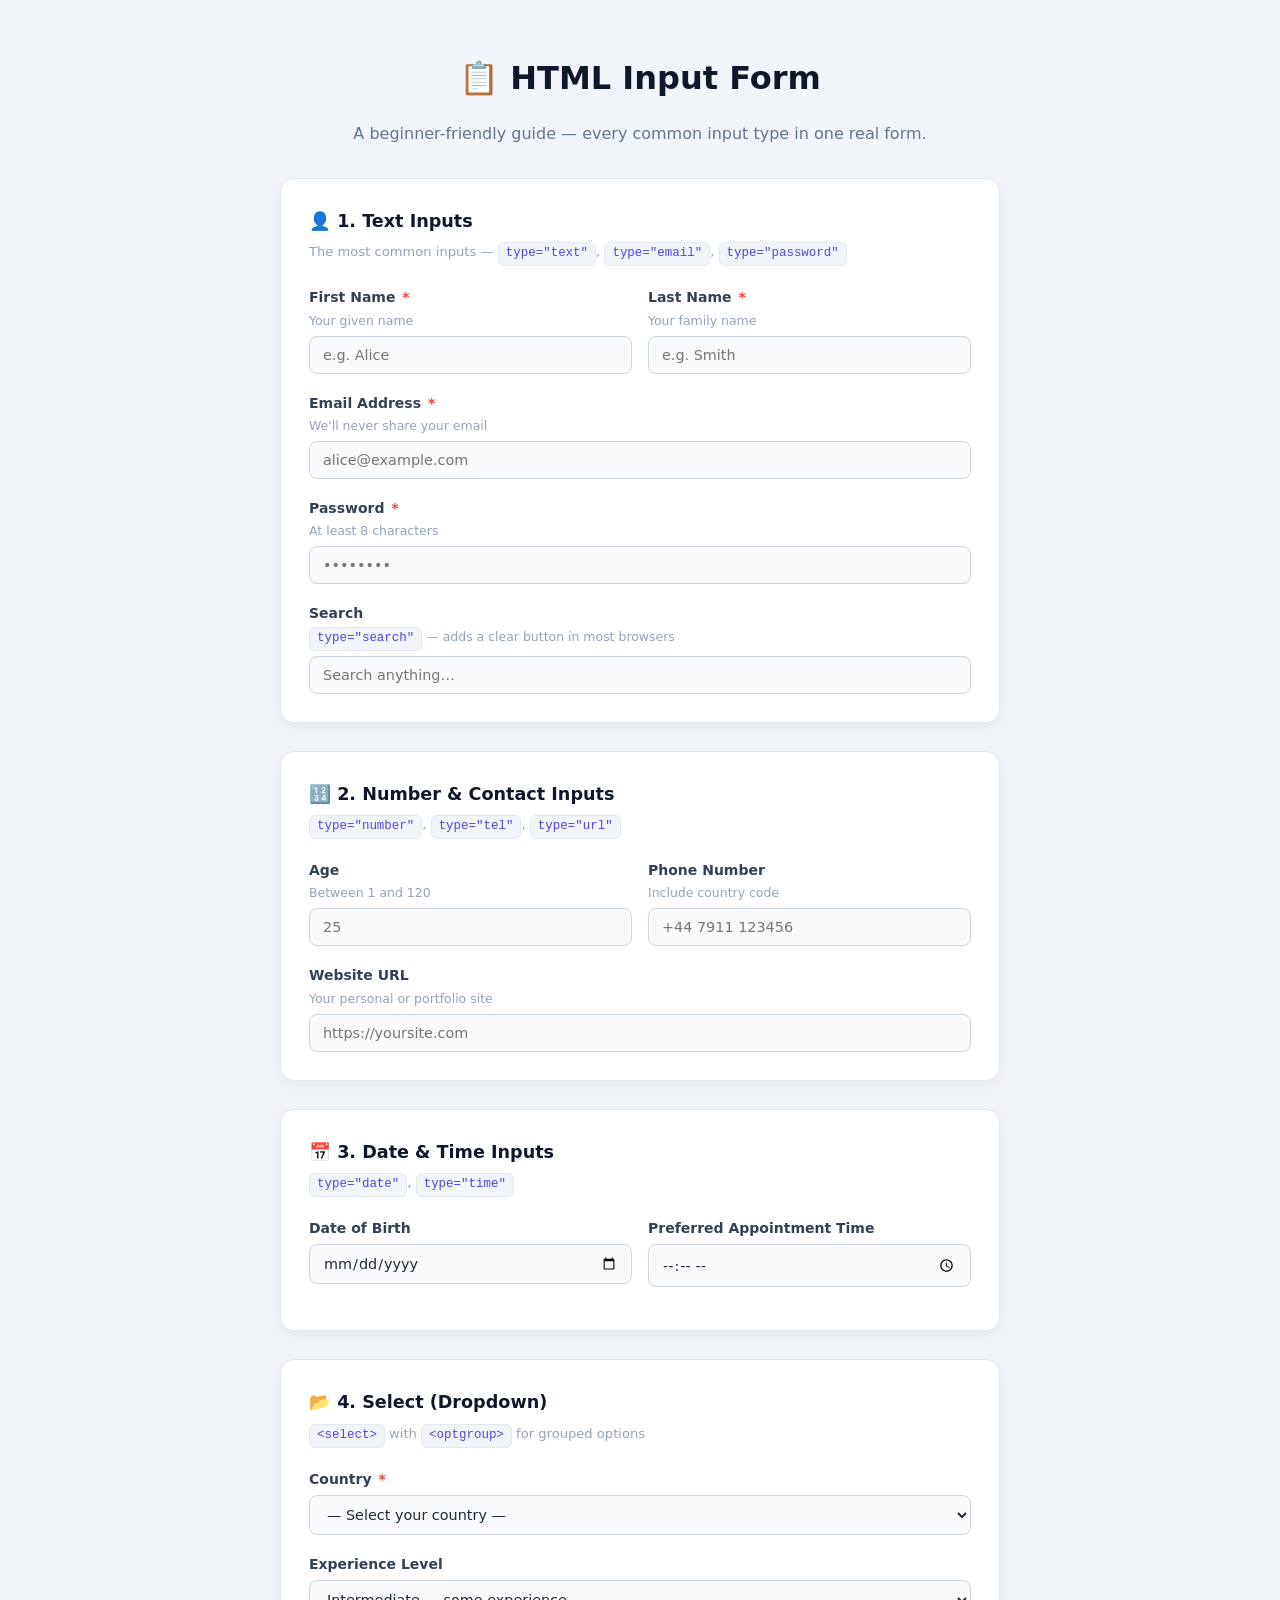
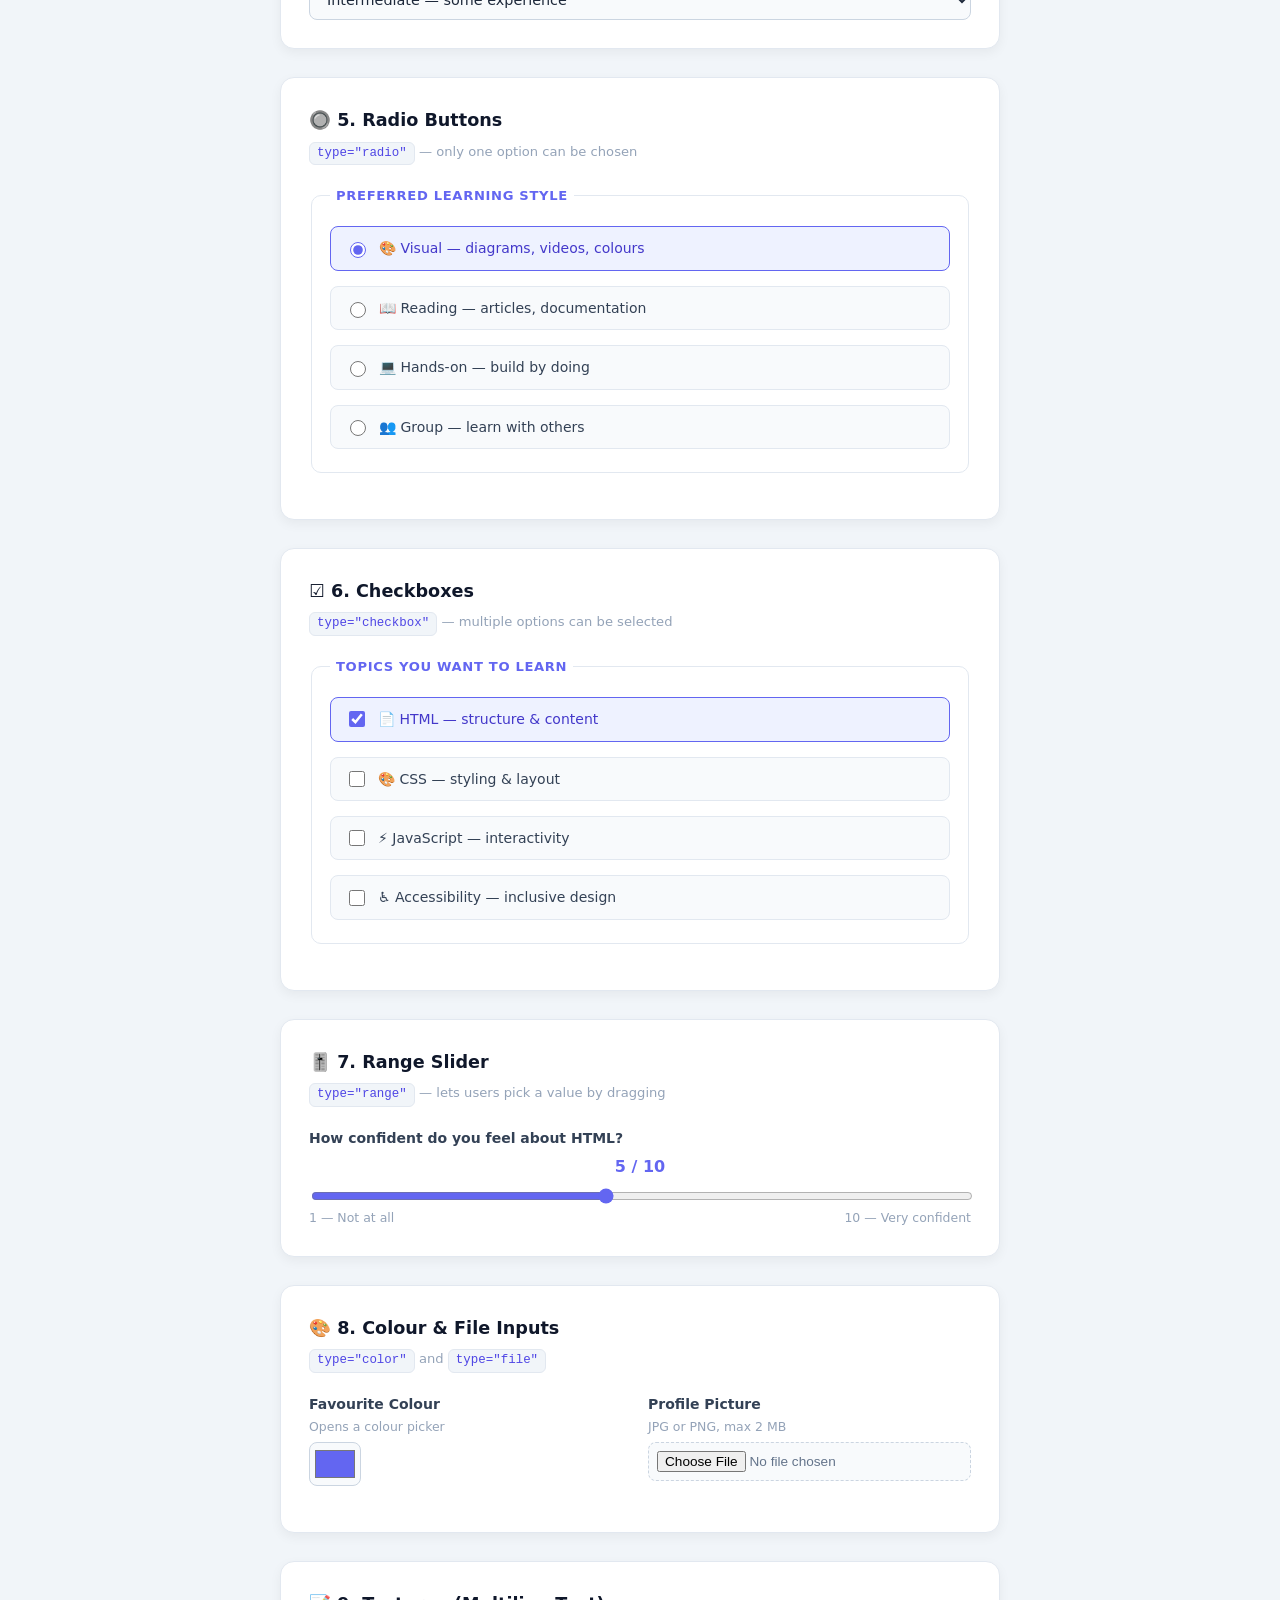
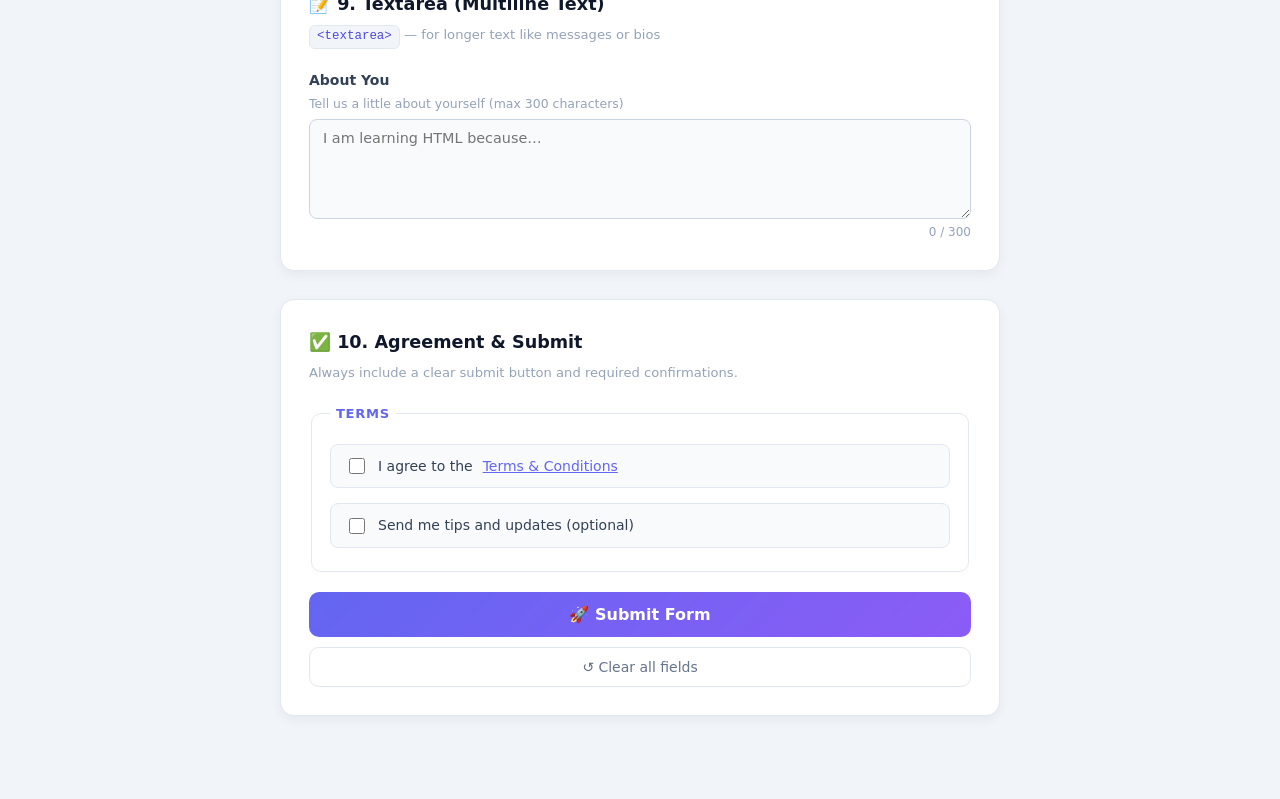
==== index1.html @ eceb847f "initial commit" ====
<!doctype html>
<html lang="en">
  <head>
    <meta charset="UTF-8" />
    <meta name="viewport" content="width=device-width, initial-scale=1.0" />
    <title>HTML Forms for Beginners</title>
    <style>
      /* ── Page base ── */
      body {
        font-family:
          system-ui,
          -apple-system,
          "Segoe UI",
          Arial,
          sans-serif;
        background: #f1f5f9;
        color: #1e293b;
        margin: 0;
        padding: 32px 16px 64px;
        line-height: 1.6;
      }

      /* ── Wrapper ── */
      .page-wrap {
        max-width: 720px;
        margin: 0 auto;
      }

      /* ── Page heading ── */
      .page-title {
        text-align: center;
        margin-bottom: 32px;
      }
      .page-title h1 {
        font-size: 2rem;
        color: #0f172a;
        margin-bottom: 6px;
      }
      .page-title p {
        color: #64748b;
        font-size: 1rem;
      }

      /* ── Section cards ── */
      .card {
        background: #ffffff;
        border: 1px solid #e2e8f0;
        border-radius: 14px;
        padding: 28px;
        margin-bottom: 28px;
        box-shadow: 0 4px 12px rgba(0, 0, 0, 0.05);
      }
      .card h2 {
        font-size: 1.1rem;
        color: #0f172a;
        margin: 0 0 6px;
        display: flex;
        align-items: center;
        gap: 8px;
      }
      .card .subtitle {
        font-size: 0.82rem;
        color: #94a3b8;
        margin-bottom: 20px;
        display: block;
      }

      /* ── Labels ── */
      label {
        display: block;
        font-size: 0.875rem;
        font-weight: 600;
        color: #334155;
        margin-bottom: 5px;
      }
      .hint {
        display: block;
        font-size: 0.78rem;
        font-weight: 400;
        color: #94a3b8;
        margin-top: 2px;
      }

      /* ── Inputs ── */
      input[type="text"],
      input[type="email"],
      input[type="password"],
      input[type="number"],
      input[type="tel"],
      input[type="url"],
      input[type="date"],
      input[type="time"],
      input[type="search"],
      select,
      textarea {
        display: block;
        width: 100%;
        padding: 10px 13px;
        border: 1.5px solid #cbd5e1;
        border-radius: 8px;
        font-family: inherit;
        font-size: 0.9rem;
        color: #1e293b;
        background: #f8fafc;
        outline: none;
        transition:
          border-color 0.2s,
          box-shadow 0.2s;
        box-sizing: border-box;
      }
      input:focus,
      select:focus,
      textarea:focus {
        border-color: #6366f1;
        box-shadow: 0 0 0 3px rgba(99, 102, 241, 0.15);
        background: #fff;
      }
      textarea {
        resize: vertical;
        min-height: 100px;
      }

      /* ── Field group spacing ── */
      .field {
        margin-bottom: 18px;
      }
      .field:last-of-type {
        margin-bottom: 0;
      }

      /* ── Two-column row ── */
      .two-col {
        display: grid;
        grid-template-columns: 1fr 1fr;
        gap: 16px;
      }
      @media (max-width: 520px) {
        .two-col {
          grid-template-columns: 1fr;
        }
      }

      /* ── Radio & Checkbox groups ── */
      .options {
        display: flex;
        flex-direction: column;
        gap: 10px;
        margin-top: 4px;
      }
      .option-item {
        display: flex;
        align-items: center;
        gap: 10px;
        background: #f8fafc;
        border: 1.5px solid #e2e8f0;
        border-radius: 8px;
        padding: 10px 14px;
        cursor: pointer;
        transition:
          border-color 0.2s,
          background 0.2s;
        font-size: 0.875rem;
        color: #334155;
        font-weight: 500;
      }
      .option-item:has(input:checked) {
        border-color: #6366f1;
        background: #eef2ff;
        color: #4338ca;
      }
      .option-item input {
        accent-color: #6366f1;
        width: 16px;
        height: 16px;
        flex-shrink: 0;
        cursor: pointer;
      }

      /* ── Range slider ── */
      input[type="range"] {
        display: block;
        width: 100%;
        accent-color: #6366f1;
        cursor: pointer;
        height: auto;
        padding: 0;
        border: none;
        background: none;
        box-shadow: none;
      }
      .range-row {
        display: flex;
        justify-content: space-between;
        font-size: 0.78rem;
        color: #94a3b8;
        margin-top: 4px;
      }
      .range-val {
        text-align: center;
        font-weight: 700;
        color: #6366f1;
        font-size: 1rem;
        margin: 4px 0 8px;
      }

      /* ── Color picker ── */
      input[type="color"] {
        width: 52px;
        height: 44px;
        padding: 3px;
        border-radius: 8px;
        border: 1.5px solid #cbd5e1;
        background: #f8fafc;
        cursor: pointer;
        display: block;
      }

      /* ── File input ── */
      input[type="file"] {
        display: block;
        width: 100%;
        padding: 8px;
        border: 1.5px dashed #cbd5e1;
        border-radius: 8px;
        background: #f8fafc;
        font-size: 0.85rem;
        cursor: pointer;
        color: #64748b;
        box-sizing: border-box;
      }
      input[type="file"]:hover {
        border-color: #6366f1;
      }

      /* ── Select ── */
      select {
        cursor: pointer;
      }

      /* ── Character counter ── */
      .char-count {
        text-align: right;
        font-size: 0.75rem;
        color: #94a3b8;
        margin-top: 4px;
      }

      /* ── Submit button ── */
      .submit-btn {
        display: block;
        width: 100%;
        padding: 13px;
        background: linear-gradient(135deg, #6366f1, #8b5cf6);
        color: #fff;
        font-size: 1rem;
        font-weight: 700;
        font-family: inherit;
        border: none;
        border-radius: 10px;
        cursor: pointer;
        transition:
          opacity 0.2s,
          transform 0.1s;
        margin-top: 8px;
      }
      .submit-btn:hover {
        opacity: 0.88;
      }
      .submit-btn:active {
        transform: scale(0.98);
      }

      /* ── Reset button ── */
      .reset-btn {
        display: block;
        width: 100%;
        padding: 11px;
        background: none;
        color: #64748b;
        font-size: 0.875rem;
        font-family: inherit;
        border: 1.5px solid #e2e8f0;
        border-radius: 10px;
        cursor: pointer;
        margin-top: 10px;
        transition:
          border-color 0.2s,
          color 0.2s;
      }
      .reset-btn:hover {
        border-color: #94a3b8;
        color: #334155;
      }

      /* ── Success banner ── */
      .success-banner {
        display: none;
        background: #dcfce7;
        border: 1px solid #86efac;
        border-radius: 10px;
        padding: 16px 20px;
        color: #166534;
        font-weight: 600;
        font-size: 0.9rem;
        margin-bottom: 24px;
        text-align: center;
      }

      /* ── Code tip pill ── */
      .code-tip {
        display: inline-block;
        background: #f1f5f9;
        border: 1px solid #e2e8f0;
        border-radius: 6px;
        font-family: "Cascadia Code", "Fira Code", Consolas, monospace;
        font-size: 0.78rem;
        color: #4f46e5;
        padding: 1px 7px;
      }

      /* ── Required asterisk ── */
      .req {
        color: #ef4444;
        margin-left: 2px;
      }

      /* ── Legend for fieldset ── */
      fieldset {
        border: 1.5px solid #e2e8f0;
        border-radius: 10px;
        padding: 16px 18px 18px;
        margin-bottom: 18px;
      }
      legend {
        font-size: 0.82rem;
        font-weight: 700;
        color: #6366f1;
        padding: 0 6px;
        text-transform: uppercase;
        letter-spacing: 0.05em;
      }
    </style>
  </head>

  <body>
    <div class="page-wrap">
      <!-- Page heading -->
      <div class="page-title">
        <h1>📋 HTML Input Form</h1>
        <p>
          A beginner-friendly guide — every common input type in one real form.
        </p>
      </div>

      <!-- Success message (shown after submit) -->
      <div class="success-banner" id="success-msg" role="alert">
        ✅ Form submitted successfully! (This is a demo — no data was sent.)
      </div>

      <!-- ══════════════════════════════════════
           THE FORM
      ══════════════════════════════════════ -->
      <form id="demo-form" action="#" method="post" novalidate>
        <!-- ── 1. Text Inputs ── -->
        <div class="card">
          <h2>👤 1. Text Inputs</h2>
          <span class="subtitle">
            The most common inputs — <span class="code-tip">type="text"</span>,
            <span class="code-tip">type="email"</span>,
            <span class="code-tip">type="password"</span>
          </span>

          <div class="two-col">
            <div class="field">
              <label for="first-name">
                First Name <span class="req">*</span>
                <span class="hint">Your given name</span>
              </label>
              <input
                type="text"
                id="first-name"
                name="first_name"
                placeholder="e.g. Alice"
                autocomplete="given-name"
                required
              />
            </div>
            <div class="field">
              <label for="last-name">
                Last Name <span class="req">*</span>
                <span class="hint">Your family name</span>
              </label>
              <input
                type="text"
                id="last-name"
                name="last_name"
                placeholder="e.g. Smith"
                autocomplete="family-name"
                required
              />
            </div>
          </div>

          <div class="field">
            <label for="email">
              Email Address <span class="req">*</span>
              <span class="hint">We'll never share your email</span>
            </label>
            <input
              type="email"
              id="email"
              name="email"
              placeholder="alice@example.com"
              autocomplete="email"
              required
            />
          </div>

          <div class="field">
            <label for="password">
              Password <span class="req">*</span>
              <span class="hint">At least 8 characters</span>
            </label>
            <input
              type="password"
              id="password"
              name="password"
              placeholder="••••••••"
              minlength="8"
              autocomplete="new-password"
              required
            />
          </div>

          <div class="field">
            <label for="search-input">
              Search
              <span class="hint"
                ><span class="code-tip">type="search"</span> — adds a clear
                button in most browsers</span
              >
            </label>
            <input
              type="search"
              id="search-input"
              name="search"
              placeholder="Search anything…"
            />
          </div>
        </div>

        <!-- ── 2. Number & Contact ── -->
        <div class="card">
          <h2>🔢 2. Number &amp; Contact Inputs</h2>
          <span class="subtitle">
            <span class="code-tip">type="number"</span>,
            <span class="code-tip">type="tel"</span>,
            <span class="code-tip">type="url"</span>
          </span>

          <div class="two-col">
            <div class="field">
              <label for="age">
                Age
                <span class="hint">Between 1 and 120</span>
              </label>
              <input
                type="number"
                id="age"
                name="age"
                placeholder="25"
                min="1"
                max="120"
              />
            </div>
            <div class="field">
              <label for="phone">
                Phone Number
                <span class="hint">Include country code</span>
              </label>
              <input
                type="tel"
                id="phone"
                name="phone"
                placeholder="+44 7911 123456"
                autocomplete="tel"
              />
            </div>
          </div>

          <div class="field">
            <label for="website">
              Website URL
              <span class="hint">Your personal or portfolio site</span>
            </label>
            <input
              type="url"
              id="website"
              name="website"
              placeholder="https://yoursite.com"
              autocomplete="url"
            />
          </div>
        </div>

        <!-- ── 3. Date & Time ── -->
        <div class="card">
          <h2>📅 3. Date &amp; Time Inputs</h2>
          <span class="subtitle">
            <span class="code-tip">type="date"</span>,
            <span class="code-tip">type="time"</span>
          </span>

          <div class="two-col">
            <div class="field">
              <label for="dob"> Date of Birth </label>
              <input type="date" id="dob" name="dob" max="2025-12-31" />
            </div>
            <div class="field">
              <label for="appt-time"> Preferred Appointment Time </label>
              <input
                type="time"
                id="appt-time"
                name="appt_time"
                min="08:00"
                max="18:00"
              />
            </div>
          </div>
        </div>

        <!-- ── 4. Select / Dropdown ── -->
        <div class="card">
          <h2>📂 4. Select (Dropdown)</h2>
          <span class="subtitle">
            <span class="code-tip">&lt;select&gt;</span> with
            <span class="code-tip">&lt;optgroup&gt;</span> for grouped options
          </span>

          <div class="field">
            <label for="country"> Country <span class="req">*</span> </label>
            <select id="country" name="country" required>
              <option value="" disabled selected>
                — Select your country —
              </option>
              <optgroup label="Europe">
                <option value="gb">United Kingdom</option>
                <option value="de">Germany</option>
                <option value="fr">France</option>
              </optgroup>
              <optgroup label="Americas">
                <option value="us">United States</option>
                <option value="ca">Canada</option>
              </optgroup>
              <optgroup label="Asia-Pacific">
                <option value="au">Australia</option>
                <option value="jp">Japan</option>
              </optgroup>
            </select>
          </div>

          <div class="field">
            <label for="experience"> Experience Level </label>
            <select id="experience" name="experience">
              <option value="beginner">Beginner — just starting out</option>
              <option value="intermediate" selected>
                Intermediate — some experience
              </option>
              <option value="advanced">Advanced — confident coder</option>
            </select>
          </div>
        </div>

        <!-- ── 5. Radio Buttons ── -->
        <div class="card">
          <h2>🔘 5. Radio Buttons</h2>
          <span class="subtitle">
            <span class="code-tip">type="radio"</span> — only one option can be
            chosen
          </span>

          <fieldset>
            <legend>Preferred Learning Style</legend>
            <div class="options">
              <label class="option-item">
                <input type="radio" name="learning" value="visual" checked />
                🎨 Visual — diagrams, videos, colours
              </label>
              <label class="option-item">
                <input type="radio" name="learning" value="reading" />
                📖 Reading — articles, documentation
              </label>
              <label class="option-item">
                <input type="radio" name="learning" value="hands-on" />
                💻 Hands-on — build by doing
              </label>
              <label class="option-item">
                <input type="radio" name="learning" value="group" />
                👥 Group — learn with others
              </label>
            </div>
          </fieldset>
        </div>

        <!-- ── 6. Checkboxes ── -->
        <div class="card">
          <h2>☑️ 6. Checkboxes</h2>
          <span class="subtitle">
            <span class="code-tip">type="checkbox"</span> — multiple options can
            be selected
          </span>

          <fieldset>
            <legend>Topics You Want to Learn</legend>
            <div class="options">
              <label class="option-item">
                <input type="checkbox" name="topics" value="html" checked />
                📄 HTML — structure &amp; content
              </label>
              <label class="option-item">
                <input type="checkbox" name="topics" value="css" />
                🎨 CSS — styling &amp; layout
              </label>
              <label class="option-item">
                <input type="checkbox" name="topics" value="js" />
                ⚡ JavaScript — interactivity
              </label>
              <label class="option-item">
                <input type="checkbox" name="topics" value="a11y" />
                ♿ Accessibility — inclusive design
              </label>
            </div>
          </fieldset>
        </div>

        <!-- ── 7. Range Slider ── -->
        <div class="card">
          <h2>🎚️ 7. Range Slider</h2>
          <span class="subtitle">
            <span class="code-tip">type="range"</span> — lets users pick a value
            by dragging
          </span>

          <div class="field">
            <label for="confidence"
              >How confident do you feel about HTML?</label
            >
            <div class="range-val" id="conf-val" aria-live="polite">5 / 10</div>
            <input
              type="range"
              id="confidence"
              name="confidence"
              min="1"
              max="10"
              value="5"
              oninput="
                document.getElementById('conf-val').textContent =
                  this.value + ' / 10'
              "
            />
            <div class="range-row">
              <span>1 — Not at all</span>
              <span>10 — Very confident</span>
            </div>
          </div>
        </div>

        <!-- ── 8. Colour & File ── -->
        <div class="card">
          <h2>🎨 8. Colour &amp; File Inputs</h2>
          <span class="subtitle">
            <span class="code-tip">type="color"</span> and
            <span class="code-tip">type="file"</span>
          </span>

          <div class="two-col">
            <div class="field">
              <label for="fav-colour">
                Favourite Colour
                <span class="hint">Opens a colour picker</span>
              </label>
              <input
                type="color"
                id="fav-colour"
                name="fav_colour"
                value="#6366f1"
              />
            </div>
            <div class="field">
              <label for="avatar">
                Profile Picture
                <span class="hint">JPG or PNG, max 2 MB</span>
              </label>
              <input
                type="file"
                id="avatar"
                name="avatar"
                accept="image/jpeg,image/png"
              />
            </div>
          </div>
        </div>

        <!-- ── 9. Textarea ── -->
        <div class="card">
          <h2>📝 9. Textarea (Multiline Text)</h2>
          <span class="subtitle">
            <span class="code-tip">&lt;textarea&gt;</span> — for longer text
            like messages or bios
          </span>

          <div class="field">
            <label for="bio">
              About You
              <span class="hint"
                >Tell us a little about yourself (max 300 characters)</span
              >
            </label>
            <textarea
              id="bio"
              name="bio"
              placeholder="I am learning HTML because…"
              maxlength="300"
              oninput="
                document.getElementById('bio-count').textContent =
                  this.value.length + ' / 300'
              "
            ></textarea>
            <div class="char-count" id="bio-count" aria-live="polite">
              0 / 300
            </div>
          </div>
        </div>

        <!-- ── 10. Agree & Submit ── -->
        <div class="card">
          <h2>✅ 10. Agreement &amp; Submit</h2>
          <span class="subtitle"
            >Always include a clear submit button and required
            confirmations.</span
          >

          <fieldset style="margin-bottom: 20px">
            <legend>Terms</legend>
            <div class="options">
              <label class="option-item">
                <input type="checkbox" name="terms" id="terms" required />
                I agree to the
                <a href="#" style="color: #6366f1">Terms &amp; Conditions</a>
              </label>
              <label class="option-item">
                <input type="checkbox" name="newsletter" />
                Send me tips and updates (optional)
              </label>
            </div>
          </fieldset>

          <!-- Hidden input example -->
          <input type="hidden" name="form_version" value="1.0" />

          <button type="submit" class="submit-btn">🚀 Submit Form</button>
          <button type="reset" class="reset-btn">↺ Clear all fields</button>
        </div>
      </form>
    </div>
    <!-- /.page-wrap -->

    <script>
      // Show success banner on submit
      document
        .getElementById("demo-form")
        .addEventListener("submit", function (e) {
          e.preventDefault();
          const banner = document.getElementById("success-msg");
          banner.style.display = "block";
          window.scrollTo({ top: 0, behavior: "smooth" });
        });

      // Hide banner when form is reset
      document
        .getElementById("demo-form")
        .addEventListener("reset", function () {
          document.getElementById("success-msg").style.display = "none";
          document.getElementById("conf-val").textContent = "5 / 10";
          document.getElementById("bio-count").textContent = "0 / 300";
        });
    </script>
  </body>
</html>
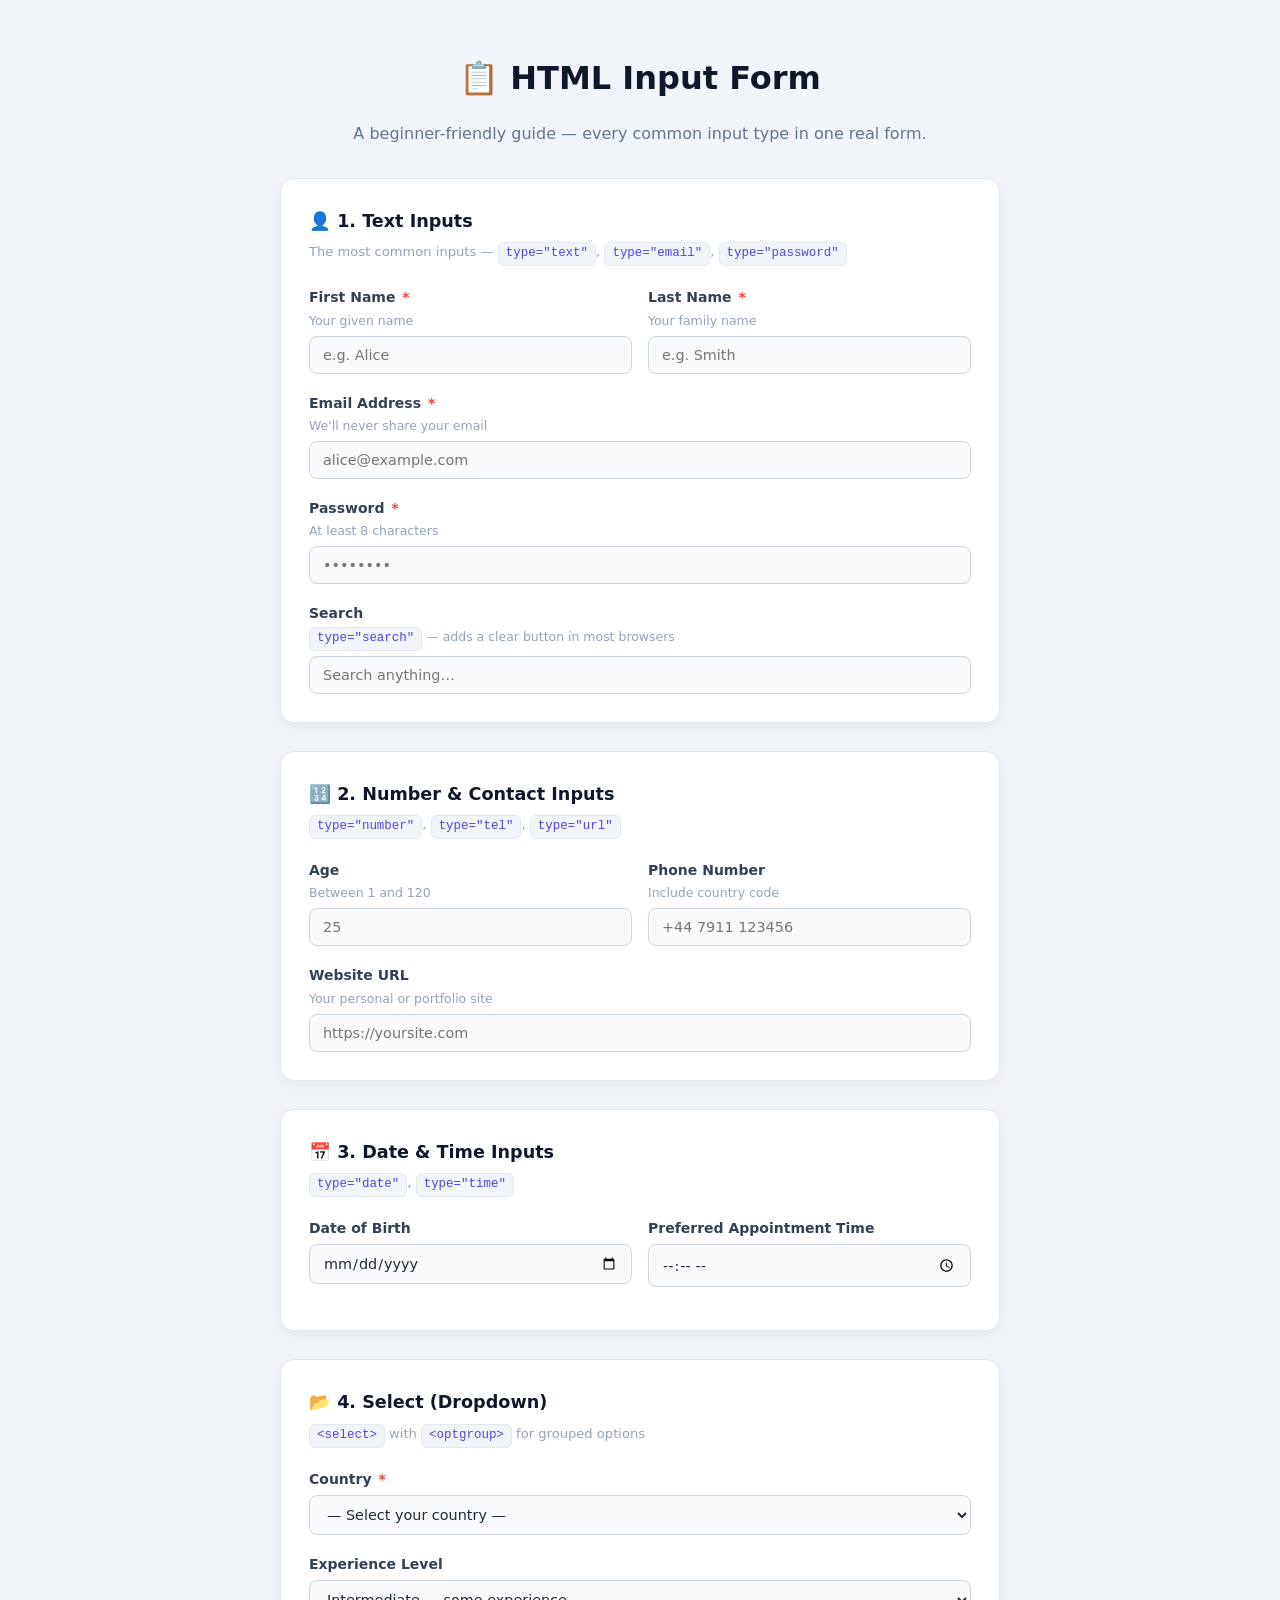
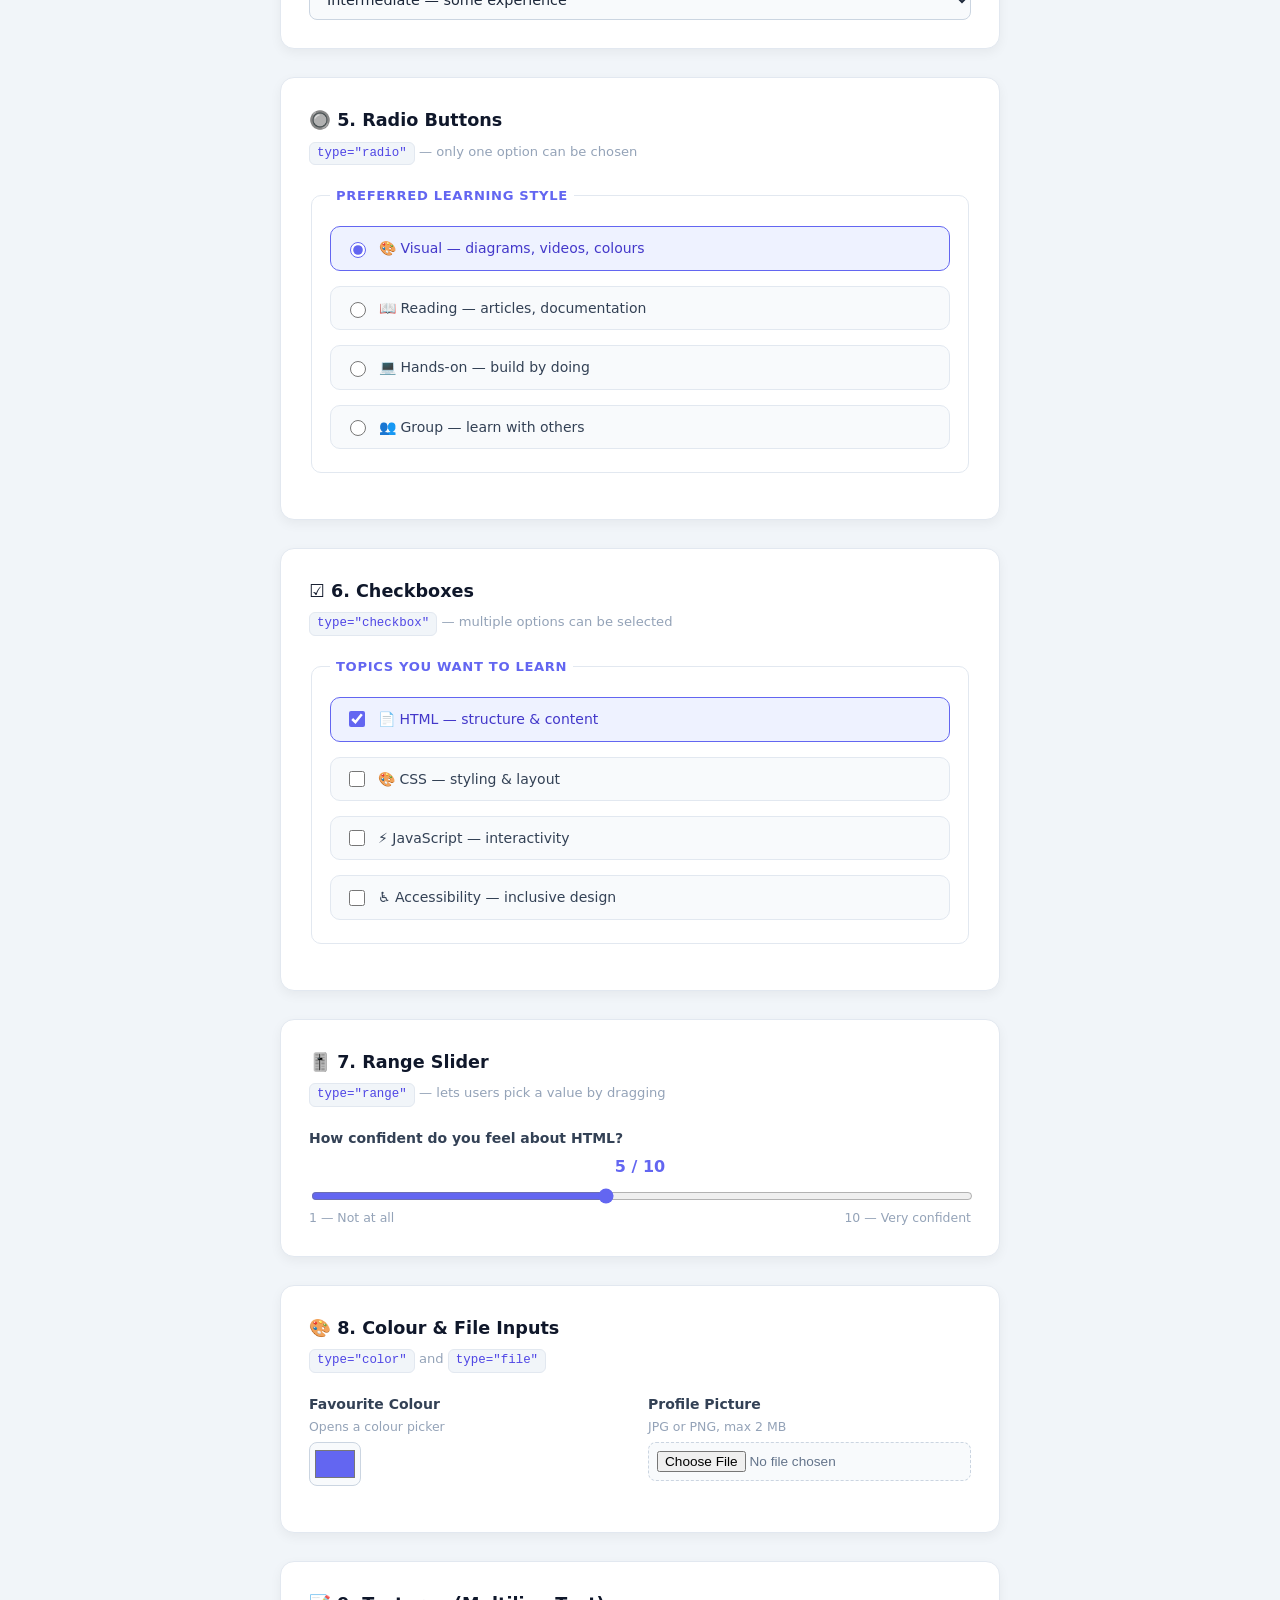
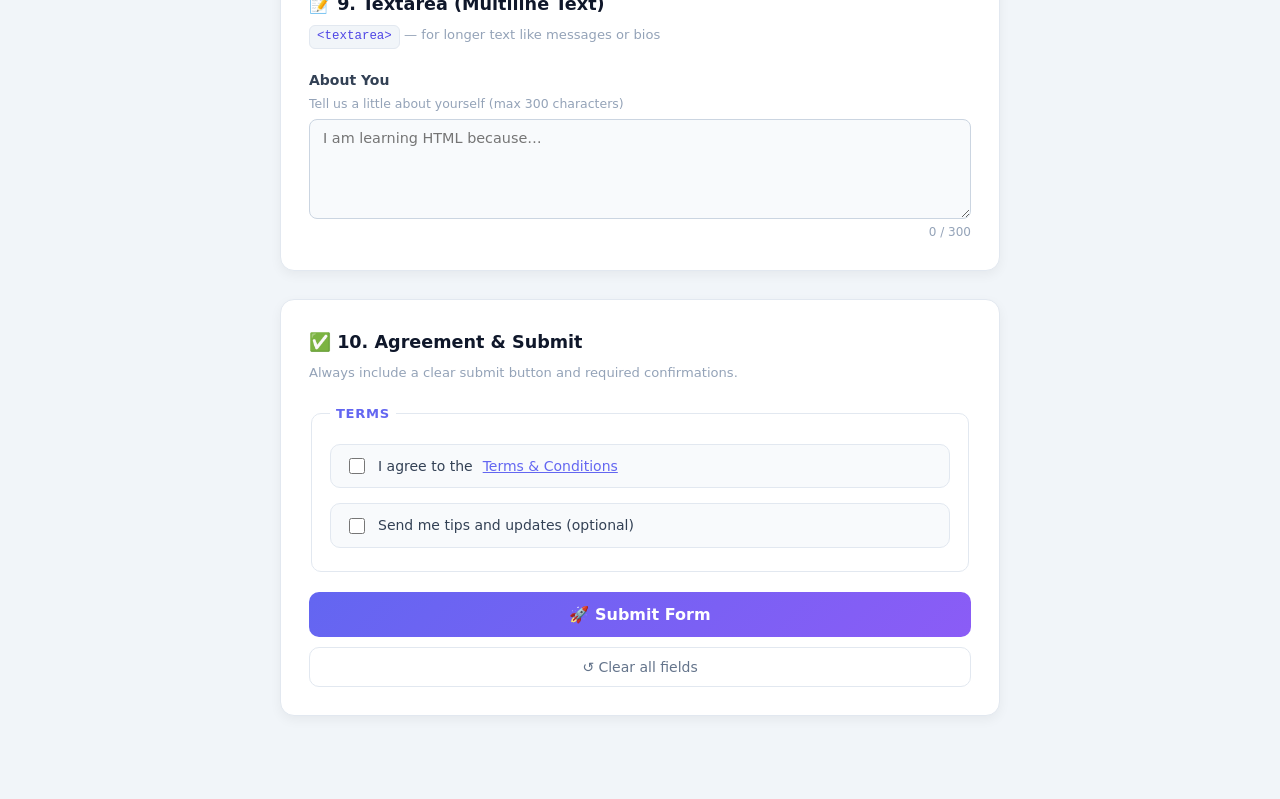
==== commit 24f020f0: "accessibility, and SEO — all at once." ====
--- a/index1.html
+++ b/index1.html
@@ -153,7 +153,7 @@
         gap: 10px;
         background: #f8fafc;
         border: 1.5px solid #e2e8f0;
-        border-radius: 8px;
+        border-radius: 10px;
         padding: 10px 14px;
         cursor: pointer;
         transition:
